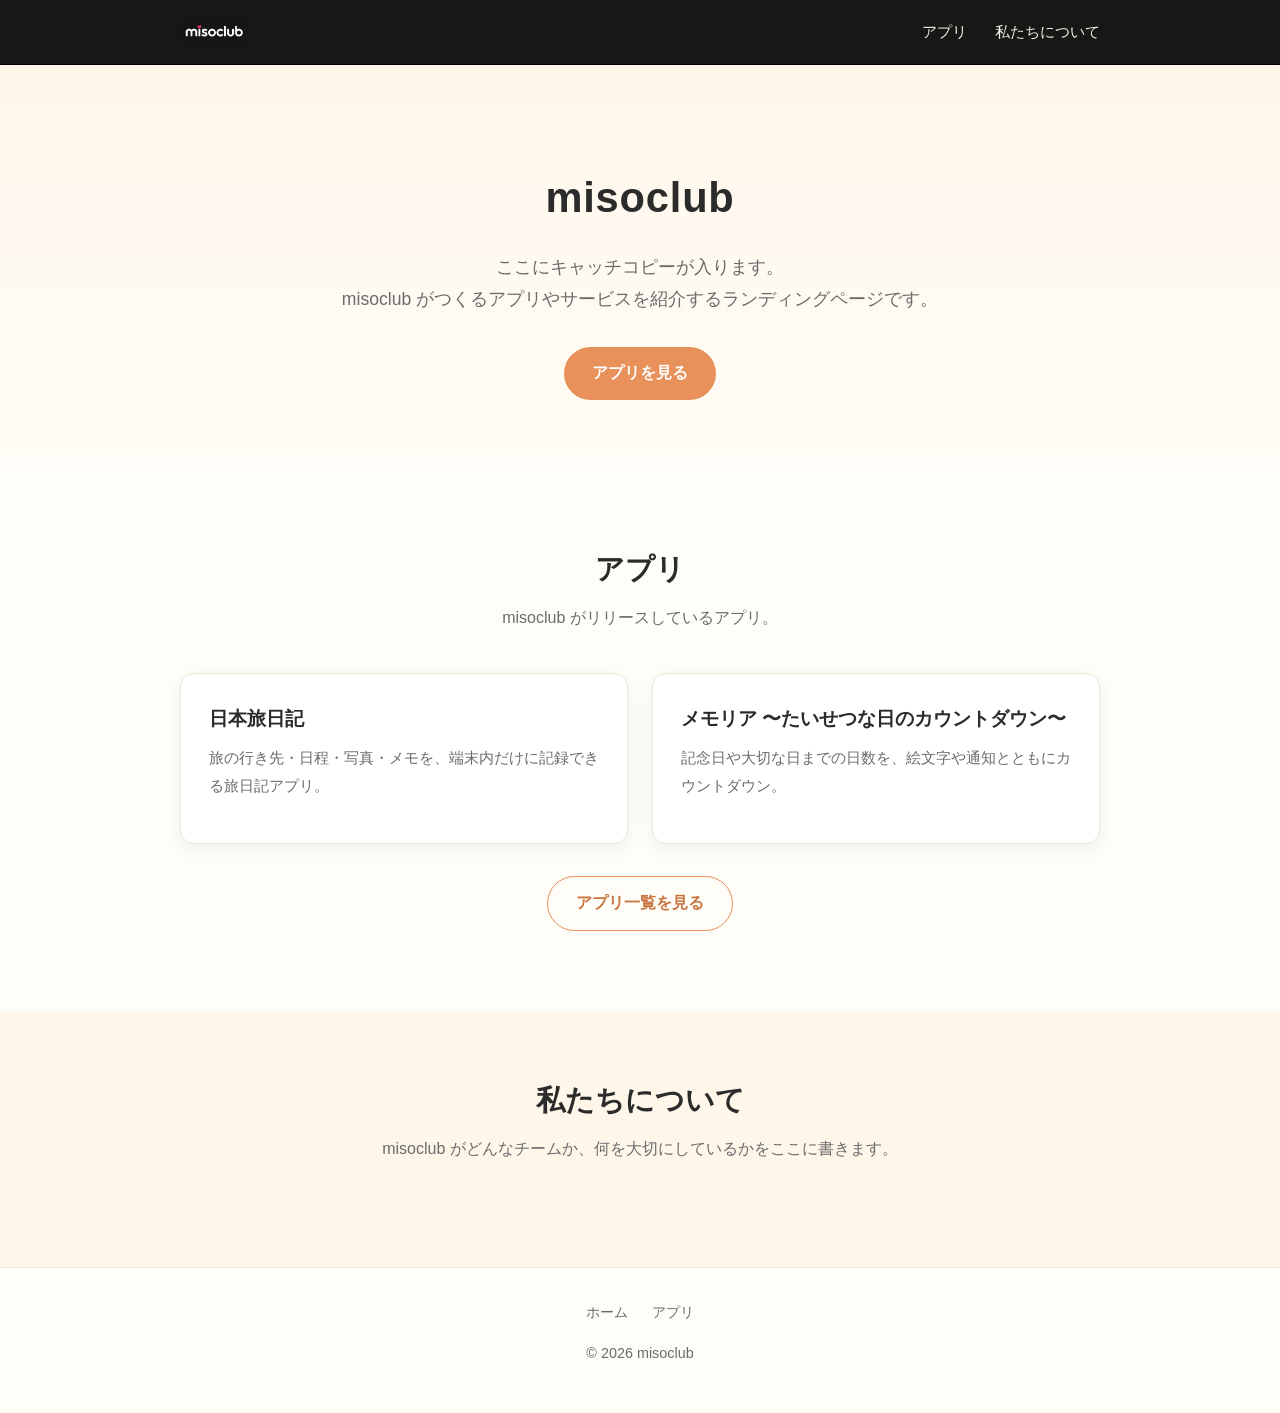
==== index.html @ 132341e3 "更新" ====
<!DOCTYPE html>
<html lang="ja">
  <head>
    <meta charset="UTF-8" />
    <meta name="viewport" content="width=device-width, initial-scale=1.0, viewport-fit=cover" />
    <!-- favicon / アイコン -->
    <link rel="icon" href="./assets/favicon.ico" sizes="any" />
    <link rel="icon" type="image/png" href="./assets/favicon-32.png" sizes="32x32" />
    <link rel="apple-touch-icon" href="./assets/apple-touch-icon.png" />
    <link rel="manifest" href="./site.webmanifest" />
    <meta name="theme-color" content="#171716" />
    <!-- OGP -->
    <meta property="og:type" content="website" />
    <meta property="og:site_name" content="misoclub" />
    <meta property="og:image" content="./assets/og-image.png" />
    <meta name="twitter:card" content="summary_large_image" />
    <title>misoclub</title>
    <meta name="description" content="misoclub は〇〇なアプリをつくるチームです。" />
    <link rel="stylesheet" href="./css/style.css" />
  </head>
  <body>
    <!-- ヘッダー -->
    <header class="site-header">
      <div class="container">
        <a href="./index.html" class="brand"
          ><img src="./assets/logo.png" alt="misoclub" class="brand-logo"
        /></a>
        <nav class="nav">
          <a href="./apps/index.html">アプリ</a>
          <a href="#about">私たちについて</a>
        </nav>
      </div>
    </header>

    <!-- ヒーロー -->
    <section class="hero">
      <div class="container">
        <h1>misoclub</h1>
        <p>
          ここにキャッチコピーが入ります。<br />
          misoclub がつくるアプリやサービスを紹介するランディングページです。
        </p>
        <a href="./apps/index.html" class="btn">アプリを見る</a>
      </div>
    </section>

    <!-- アプリ一覧 -->
    <section id="apps">
      <div class="container">
        <h2 class="section-title">アプリ</h2>
        <p class="section-lead">misoclub がリリースしているアプリ。</p>

        <div class="app-grid">
          <div class="app-card">
            <h3>日本旅日記</h3>
            <p>旅の行き先・日程・写真・メモを、端末内だけに記録できる旅日記アプリ。</p>
          </div>

          <div class="app-card">
            <h3>メモリア 〜たいせつな日のカウントダウン〜</h3>
            <p>記念日や大切な日までの日数を、絵文字や通知とともにカウントダウン。</p>
          </div>
        </div>

        <p style="text-align: center; margin-top: 32px">
          <a href="./apps/index.html" class="btn btn-outline">アプリ一覧を見る</a>
        </p>
      </div>
    </section>

    <!-- 私たちについて -->
    <section id="about" style="background: #fff6ea">
      <div class="container">
        <h2 class="section-title">私たちについて</h2>
        <p class="section-lead">
          misoclub がどんなチームか、何を大切にしているかをここに書きます。
        </p>
      </div>
    </section>

    <!-- フッター -->
    <footer class="site-footer">
      <div class="container">
        <nav>
          <a href="./index.html">ホーム</a>
          <a href="./apps/index.html">アプリ</a>
        </nav>
        <p>&copy; <span id="year"></span> misoclub</p>
      </div>
    </footer>

    <script>
      // フッターの年号を自動更新
      document.getElementById("year").textContent = new Date().getFullYear();
    </script>
  </body>
</html>
---- css/style.css ----
/* ===========================================================
   misoclub - 共通スタイル
   素のCSSのみ。フレームワーク不要。
   カラーやフォントは :root の変数を変えるだけで全体に反映されます。
   =========================================================== */

:root {
  --color-bg: #fffdf7;
  --color-fg: #2b2b2b;
  --color-muted: #6b6b6b;
  --color-accent: #e8915b;      /* みそ色っぽいアクセント。好みで変更可 */
  --color-accent-dark: #c9743f;
  --color-border: #ece7da;
  --color-card: #ffffff;
  --color-dark: #171716;        /* ロゴの背景色に合わせたダーク */

  --max-width: 960px;
  --radius: 14px;
  --shadow: 0 4px 20px rgba(0, 0, 0, 0.06);

  --font-base: -apple-system, BlinkMacSystemFont, "Hiragino Sans",
    "Hiragino Kaku Gothic ProN", "Noto Sans JP", "Yu Gothic", Meiryo,
    sans-serif;
}

* {
  box-sizing: border-box;
}

html {
  scroll-behavior: smooth;
  /* 横スクロール（はみ出し）を防ぐ。スマホで重要 */
  overflow-x: hidden;
  /* 端末の自動文字サイズ拡大を無効化（iOS の横向き等で崩れない） */
  -webkit-text-size-adjust: 100%;
  text-size-adjust: 100%;
}

body {
  margin: 0;
  font-family: var(--font-base);
  color: var(--color-fg);
  background: var(--color-bg);
  line-height: 1.8;
  overflow-x: hidden;
  -webkit-font-smoothing: antialiased;
  /* タップ時の青いハイライトを抑える */
  -webkit-tap-highlight-color: transparent;
}

/* タップ領域を最低 44px 確保（Apple HIG 推奨） */
a,
button {
  touch-action: manipulation;
}

a {
  color: var(--color-accent-dark);
  text-decoration: none;
}
a:hover {
  text-decoration: underline;
}

img {
  max-width: 100%;
  height: auto;
}

/* ---------- レイアウト ---------- */
.container {
  width: 100%;
  max-width: var(--max-width);
  margin: 0 auto;
  /* セーフエリア（ノッチ・丸角）を避けつつ左右余白を確保 */
  padding-left: max(20px, env(safe-area-inset-left));
  padding-right: max(20px, env(safe-area-inset-right));
}

section {
  padding: 64px 0;
}

/* ---------- ヘッダー ---------- */
.site-header {
  position: sticky;
  top: 0;
  z-index: 10;
  background: var(--color-dark);
  border-bottom: 1px solid #000;
}
.site-header .container {
  display: flex;
  align-items: center;
  justify-content: space-between;
  height: 64px;
}
.brand {
  display: inline-flex;
  align-items: center;
}
.brand:hover {
  text-decoration: none;
}
.brand-logo {
  height: 30px;
  display: block;
}
.nav a {
  margin-left: 24px;
  color: #f3f0e9;
  font-size: 0.95rem;
}
.nav a:hover {
  color: var(--color-accent);
  text-decoration: none;
}

/* ---------- ヒーロー ---------- */
.hero {
  text-align: center;
  padding: 96px 0 80px;
  background: linear-gradient(180deg, #fff6ea 0%, var(--color-bg) 100%);
}
.hero h1 {
  font-size: 2.6rem;
  margin: 0 0 16px;
  letter-spacing: 0.02em;
}
.hero p {
  font-size: 1.1rem;
  color: var(--color-muted);
  max-width: 620px;
  margin: 0 auto 32px;
}

/* ---------- ボタン ---------- */
.btn {
  display: inline-block;
  padding: 12px 28px;
  border-radius: 999px;
  background: var(--color-accent);
  color: #fff;
  font-weight: 600;
  transition: background 0.2s ease;
}
.btn:hover {
  background: var(--color-accent-dark);
  text-decoration: none;
}
.btn-outline {
  background: transparent;
  color: var(--color-accent-dark);
  border: 1.5px solid var(--color-accent);
}
.btn-outline:hover {
  background: var(--color-accent);
  color: #fff;
}

/* ---------- 見出し ---------- */
.section-title {
  text-align: center;
  font-size: 1.8rem;
  margin: 0 0 8px;
}
.section-lead {
  text-align: center;
  color: var(--color-muted);
  margin: 0 0 40px;
}

/* ---------- アプリカード（共通の見た目） ---------- */
.app-card {
  background: var(--color-card);
  border: 1px solid var(--color-border);
  border-radius: var(--radius);
  padding: 28px;
  box-shadow: var(--shadow);
}
.app-card h3 {
  margin: 0 0 8px;
  font-size: 1.2rem;
}
.app-card p {
  color: var(--color-muted);
  font-size: 0.95rem;
  margin: 0 0 16px;
}

/* トップページの紹介グリッド（シンプル版・ホバーで浮く） */
.app-grid {
  display: grid;
  grid-template-columns: repeat(auto-fit, minmax(240px, 1fr));
  gap: 24px;
}
.app-grid .app-card {
  transition: transform 0.2s ease;
}
.app-grid .app-card:hover {
  transform: translateY(-4px);
}

/* アプリ一覧ページのリッチカード（アイコン＋情報＋ストアバッジ） */
.app-list {
  display: flex;
  flex-direction: column;
  gap: 20px;
  max-width: 860px;
  margin: 0 auto;
}
.app-list .app-card {
  display: flex;
  align-items: center;
  gap: 24px;
}
.app-icon {
  width: 96px;
  height: 96px;
  flex-shrink: 0;
  border-radius: 22%; /* iOS 風の角丸 */
  box-shadow: 0 2px 10px rgba(0, 0, 0, 0.14);
}
.app-info {
  flex: 1;
  min-width: 0;
}
.app-info h3 {
  margin: 0 0 6px;
}
.app-info p {
  margin: 0 0 14px;
  font-size: 0.92rem;
}
/* カード内のストアバッジは左寄せ・やや小さめ */
.app-card .store-badges {
  justify-content: flex-start;
  gap: 12px;
}
.app-card .store-badges img {
  height: 42px;
}

/* ---------- 本文ページ（プライバシー・お問い合わせ） ---------- */
.page {
  max-width: 760px;
  margin: 0 auto;
  padding: 56px 20px 80px;
}
.page h1 {
  font-size: 2rem;
  margin: 0 0 8px;
}
.page .updated {
  color: var(--color-muted);
  font-size: 0.9rem;
  margin: 0 0 40px;
}
.page h2 {
  font-size: 1.3rem;
  margin: 40px 0 12px;
  padding-bottom: 8px;
  border-bottom: 2px solid var(--color-border);
}
.page p,
.page li {
  color: #3a3a3a;
}
.page ul {
  padding-left: 1.4em;
}

/* ---------- フッター ---------- */
.site-footer {
  border-top: 1px solid var(--color-border);
  padding: 32px 0;
  text-align: center;
  color: var(--color-muted);
  font-size: 0.9rem;
}
.site-footer a {
  margin: 0 10px;
  color: var(--color-muted);
}

/* ---------- ストアバッジ（App Store / Google Play 公式バッジ） ---------- */
.store-badges {
  display: flex;
  gap: 16px;
  justify-content: center;
  align-items: center;
  flex-wrap: nowrap; /* 常に横並び（折り返さない） */
}
.store-badges a {
  display: block;
  line-height: 0;
  flex-shrink: 0;
}
/* 高さをそろえる。アスペクト比が違うため幅は自動 */
.store-badges img {
  height: 52px;
  width: auto;
  display: block;
}

/* ---------- ダウンロードページ（アプリからのシェア用） ---------- */
.dl-page {
  min-height: 100vh;
  min-height: 100svh; /* モバイルのアドレスバー増減で崩れないように */
  display: flex;
  flex-direction: column;
  align-items: center;
  justify-content: center;
  text-align: center;
  padding: calc(48px + env(safe-area-inset-top)) max(20px, env(safe-area-inset-right))
    calc(48px + env(safe-area-inset-bottom)) max(20px, env(safe-area-inset-left));
  background: linear-gradient(180deg, #fff6ea 0%, var(--color-bg) 100%);
}
/* アプリのスプラッシュ画像（縦長）。端末画面のように角丸＋影で表示 */
.dl-splash {
  width: auto;
  max-width: 260px;
  max-height: 46vh;
  border-radius: 22px;
  box-shadow: 0 10px 30px rgba(0, 0, 0, 0.16);
  margin-bottom: 32px;
}
.dl-page h1 {
  font-size: 1.9rem;
  margin: 0 0 8px;
}
.dl-page .dl-desc {
  color: var(--color-muted);
  margin: 0 0 36px;
}
.dl-page .store-badges {
  margin-bottom: 40px;
}
.dl-others {
  font-size: 0.95rem;
}

/* ===========================================================
   レスポンシブ（スマホ最適化）
   このサイトはスマホ閲覧を主用途として最適化しています。
   =========================================================== */
@media (max-width: 600px) {
  /* セクション余白を詰める */
  section {
    padding: 44px 0;
  }

  /* ヘッダー：ロゴとナビを詰めて 1 行に収める */
  .brand-logo {
    height: 26px;
  }
  .nav a {
    margin-left: 14px;
    font-size: 0.82rem;
  }

  /* ヒーロー */
  .hero {
    padding: 64px 0 56px;
  }
  .hero h1 {
    font-size: 1.9rem;
  }
  .hero p {
    font-size: 1rem;
  }

  /* 見出し */
  .section-title {
    font-size: 1.5rem;
  }

  /* トップの紹介グリッド：1 カラムで縦積み */
  .app-grid {
    grid-template-columns: 1fr;
    gap: 16px;
  }
  .app-card {
    padding: 22px;
  }

  /* リッチカード：アイコンはやや小さめ（横並びは維持） */
  .app-icon {
    width: 84px;
    height: 84px;
  }

  /* ボタンはタップしやすいよう大きめ＆幅広に */
  .btn {
    padding: 14px 28px;
  }

  /* 本文ページ（プライバシー等）の余白調整 */
  .page {
    padding: 40px 20px 64px;
  }
  .page h1 {
    font-size: 1.6rem;
  }
  .page h2 {
    font-size: 1.15rem;
  }

  /* ストアバッジ：スマホでも横並び。両ストアとも同じ高さ。
     はみ出さないよう高さを控えめに（端末幅で折り返しも許可） */
  .store-badges {
    gap: 12px;
  }
  .store-badges img {
    height: 42px;
  }
  .app-card .store-badges img {
    height: 38px;
  }

  /* ダウンロードページ */
  .dl-page h1 {
    font-size: 1.6rem;
  }
  .dl-splash {
    max-width: 220px;
    max-height: 42vh;
    margin-bottom: 28px;
  }
}

/* 狭い画面：リッチカードはアイコンを上にした縦並びに切り替え
   （それより広い画面ではアイコンと情報は横並びを維持） */
@media (max-width: 480px) {
  .app-list .app-card {
    flex-direction: column;
    align-items: center;
    text-align: center;
    gap: 14px;
  }
  /* flex 縦並びで子が内容幅にならないよう全幅にする */
  .app-info {
    width: 100%;
  }
  .app-card .store-badges {
    justify-content: center;
  }
}

/* さらに小さい端末（iPhone SE 等） */
@media (max-width: 360px) {
  .hero h1 {
    font-size: 1.7rem;
  }
  .nav a {
    margin-left: 9px;
    font-size: 0.74rem;
  }
  .brand-logo {
    height: 22px;
  }
  .store-badges img {
    height: 38px;
  }
  .app-card .store-badges img {
    height: 34px;
  }
}
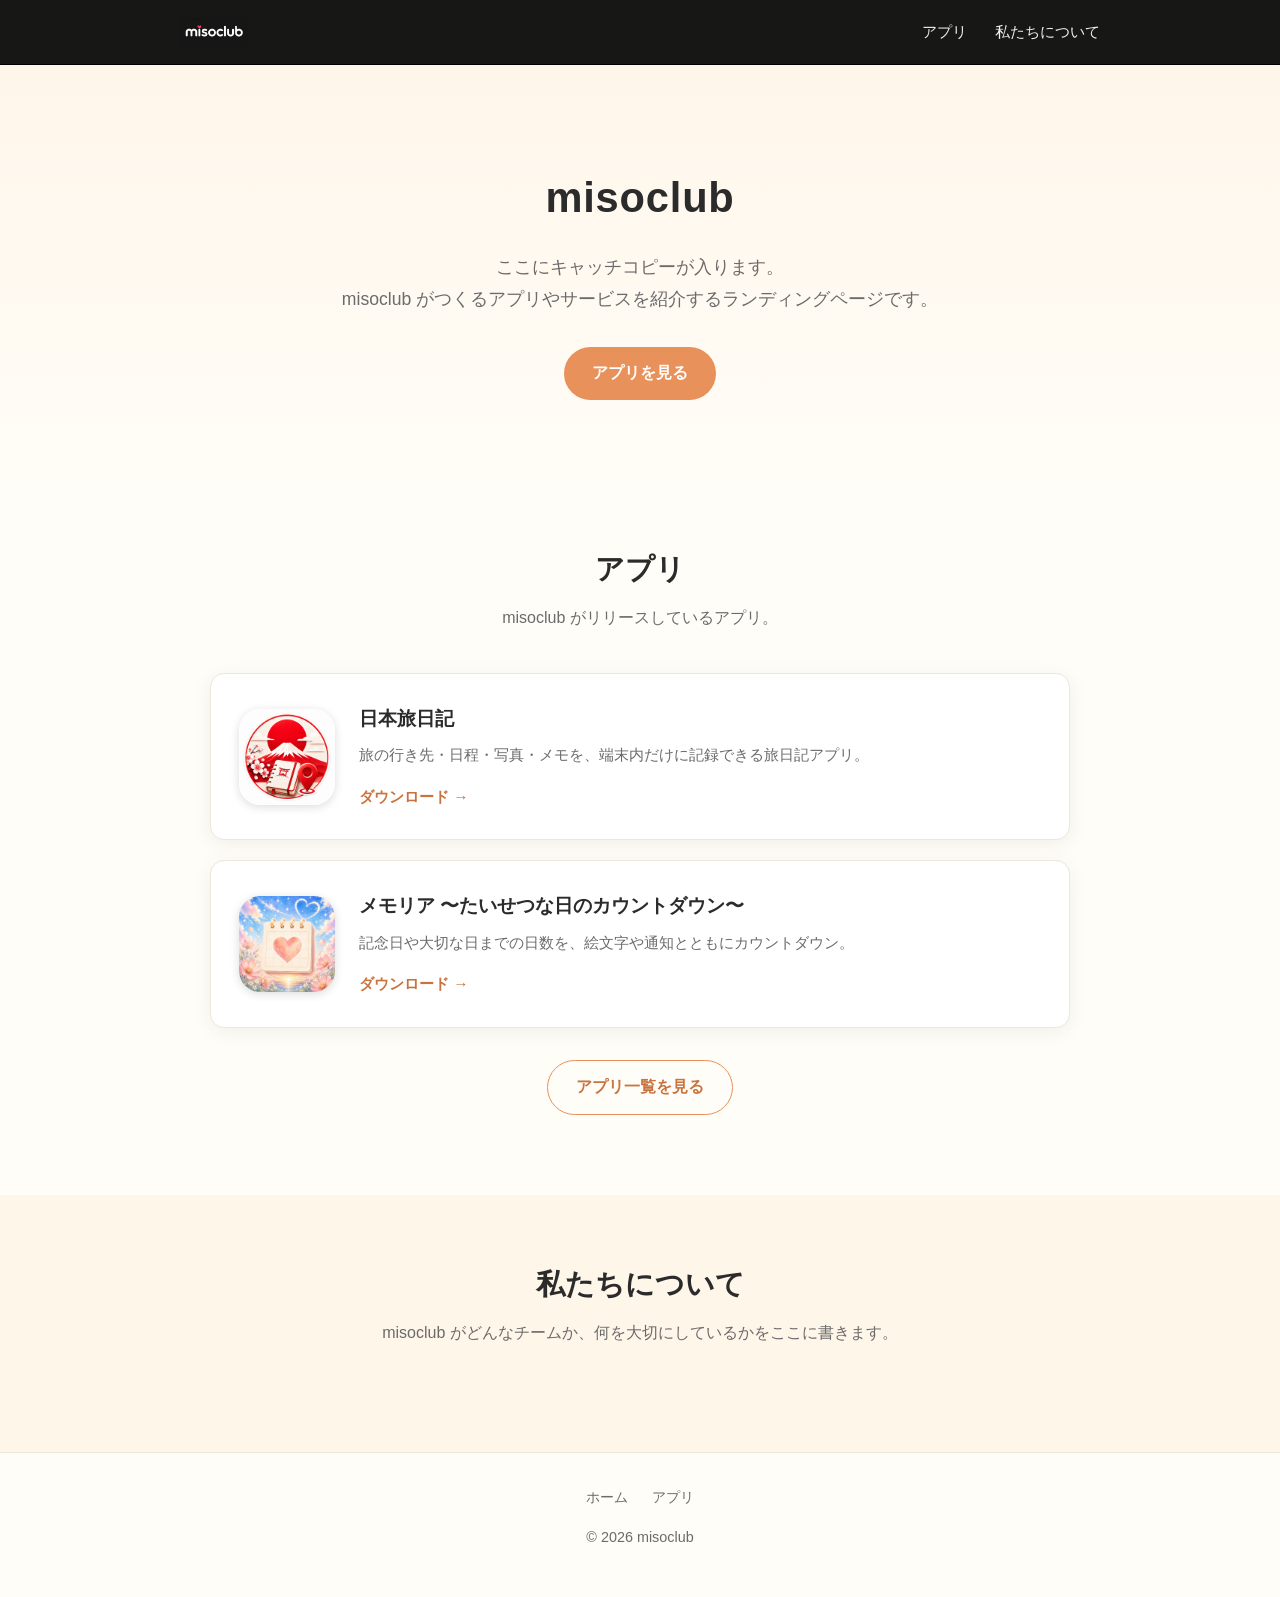
==== commit 85359446: "トップページ修正" ====
--- a/index.html
+++ b/index.html
@@ -44,22 +44,42 @@
       </div>
     </section>
 
-    <!-- アプリ一覧 -->
+    <!-- アプリ（各カードから個別のDLページへ） -->
     <section id="apps">
       <div class="container">
         <h2 class="section-title">アプリ</h2>
         <p class="section-lead">misoclub がリリースしているアプリ。</p>
 
-        <div class="app-grid">
-          <div class="app-card">
-            <h3>日本旅日記</h3>
-            <p>旅の行き先・日程・写真・メモを、端末内だけに記録できる旅日記アプリ。</p>
-          </div>
+        <div class="app-list">
+          <a class="app-card app-card-link" href="./apps/nihon-tabinikki/index.html">
+            <img
+              class="app-icon"
+              src="./apps/nihon-tabinikki/icon.png"
+              alt="日本旅日記 アイコン"
+              width="96"
+              height="96"
+            />
+            <div class="app-info">
+              <h3>日本旅日記</h3>
+              <p>旅の行き先・日程・写真・メモを、端末内だけに記録できる旅日記アプリ。</p>
+              <span class="app-cta">ダウンロード →</span>
+            </div>
+          </a>
 
-          <div class="app-card">
-            <h3>メモリア 〜たいせつな日のカウントダウン〜</h3>
-            <p>記念日や大切な日までの日数を、絵文字や通知とともにカウントダウン。</p>
-          </div>
+          <a class="app-card app-card-link" href="./apps/memoria/index.html">
+            <img
+              class="app-icon"
+              src="./apps/memoria/icon.png"
+              alt="メモリア アイコン"
+              width="96"
+              height="96"
+            />
+            <div class="app-info">
+              <h3>メモリア 〜たいせつな日のカウントダウン〜</h3>
+              <p>記念日や大切な日までの日数を、絵文字や通知とともにカウントダウン。</p>
+              <span class="app-cta">ダウンロード →</span>
+            </div>
+          </a>
         </div>
 
         <p style="text-align: center; margin-top: 32px">
--- a/css/style.css
+++ b/css/style.css
@@ -239,6 +239,24 @@
 }
 .app-card .store-badges img {
   height: 42px;
+}
+
+/* カード全体をリンクにしたタイプ（トップページ用・DLページへ遷移） */
+.app-card-link {
+  text-decoration: none;
+  color: inherit;
+  transition: transform 0.2s ease, box-shadow 0.2s ease;
+}
+.app-card-link:hover {
+  transform: translateY(-4px);
+  box-shadow: 0 12px 28px rgba(0, 0, 0, 0.1);
+  text-decoration: none;
+}
+.app-cta {
+  display: inline-block;
+  color: var(--color-accent-dark);
+  font-weight: 600;
+  font-size: 0.95rem;
 }
 
 /* ---------- 本文ページ（プライバシー・お問い合わせ） ---------- */
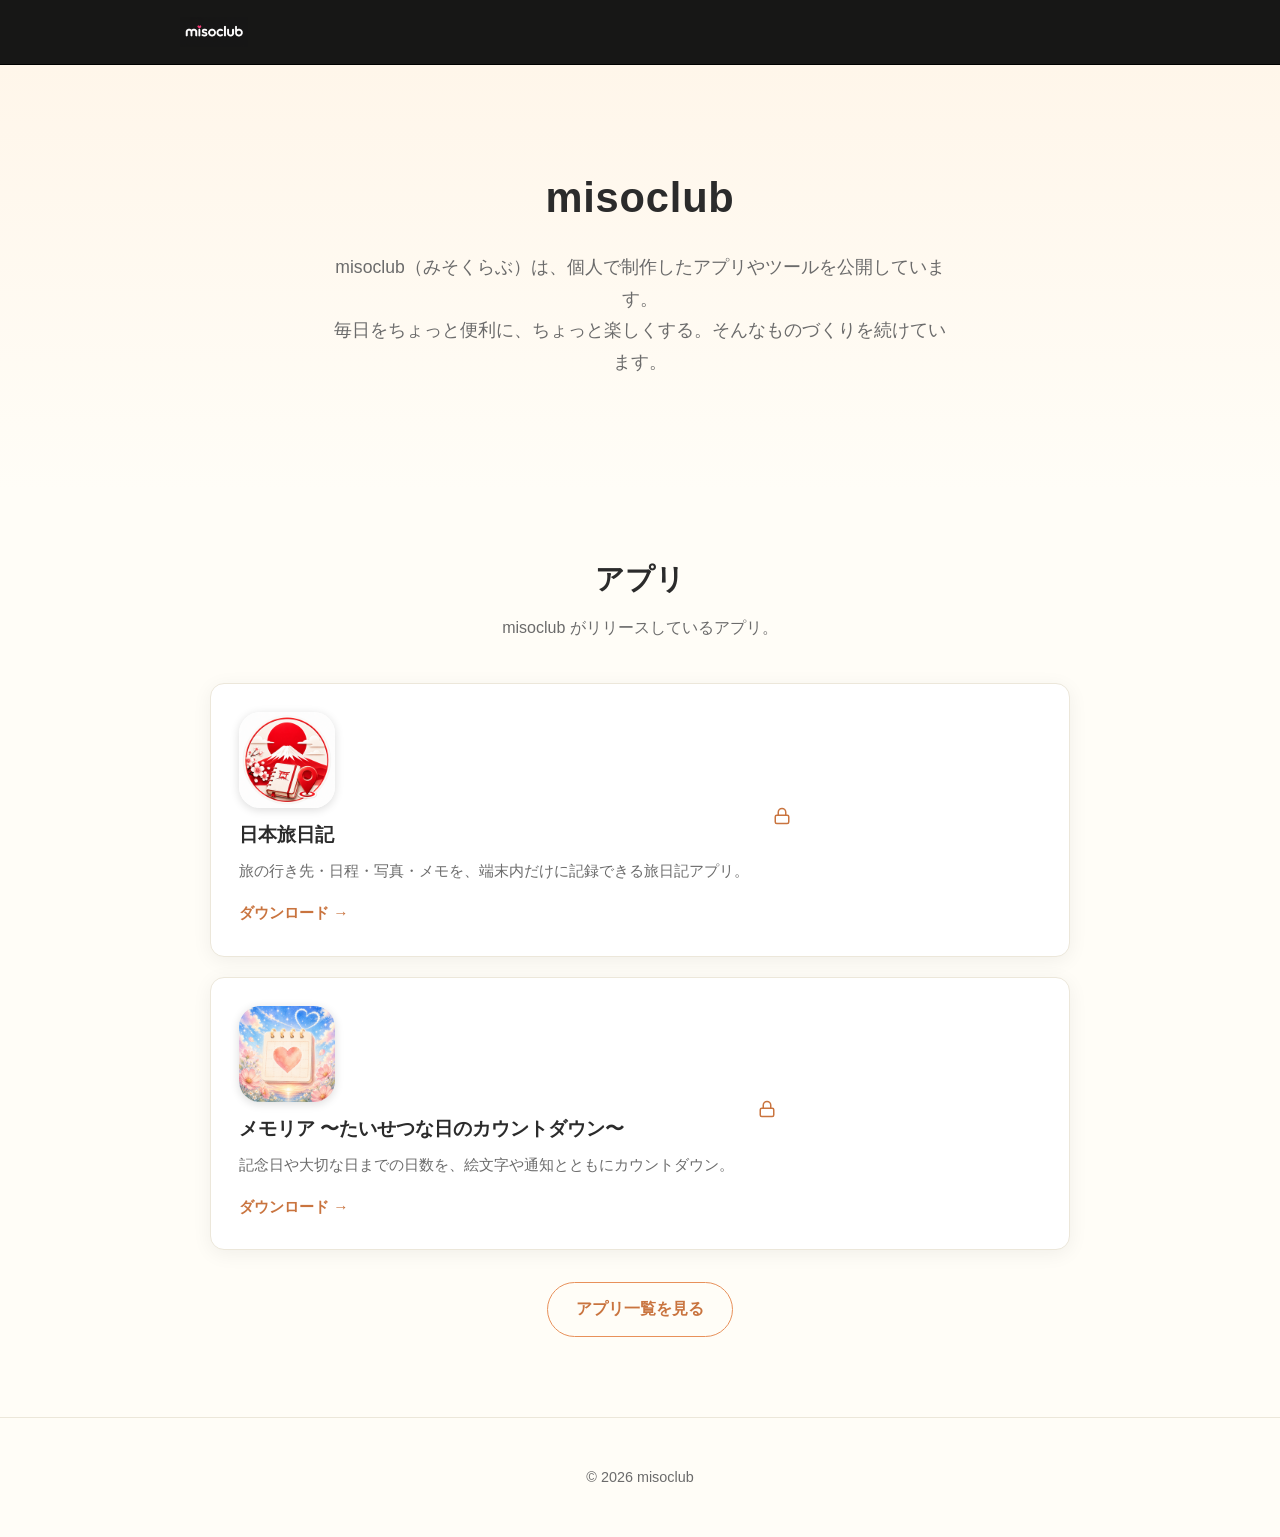
==== commit c23b7c02: "リンク修正" ====
--- a/index.html
+++ b/index.html
@@ -15,7 +15,7 @@
     <meta property="og:image" content="./assets/og-image.png" />
     <meta name="twitter:card" content="summary_large_image" />
     <title>misoclub</title>
-    <meta name="description" content="misoclub は〇〇なアプリをつくるチームです。" />
+    <meta name="description" content="misoclub（みそくらぶ）は、個人で制作したアプリやツールを公開しています。" />
     <link rel="stylesheet" href="./css/style.css" />
   </head>
   <body>
@@ -25,10 +25,6 @@
         <a href="./index.html" class="brand"
           ><img src="./assets/logo.png" alt="misoclub" class="brand-logo"
         /></a>
-        <nav class="nav">
-          <a href="./apps/index.html">アプリ</a>
-          <a href="#about">私たちについて</a>
-        </nav>
       </div>
     </header>
 
@@ -37,10 +33,9 @@
       <div class="container">
         <h1>misoclub</h1>
         <p>
-          ここにキャッチコピーが入ります。<br />
-          misoclub がつくるアプリやサービスを紹介するランディングページです。
+          misoclub（みそくらぶ）は、個人で制作したアプリやツールを公開しています。<br />
+          毎日をちょっと便利に、ちょっと楽しくする。そんなものづくりを続けています。
         </p>
-        <a href="./apps/index.html" class="btn">アプリを見る</a>
       </div>
     </section>
 
@@ -51,35 +46,65 @@
         <p class="section-lead">misoclub がリリースしているアプリ。</p>
 
         <div class="app-list">
-          <a class="app-card app-card-link" href="./apps/nihon-tabinikki/index.html">
-            <img
-              class="app-icon"
-              src="./apps/nihon-tabinikki/icon.png"
-              alt="日本旅日記 アイコン"
-              width="96"
-              height="96"
-            />
-            <div class="app-info">
-              <h3>日本旅日記</h3>
-              <p>旅の行き先・日程・写真・メモを、端末内だけに記録できる旅日記アプリ。</p>
-              <span class="app-cta">ダウンロード →</span>
-            </div>
-          </a>
+          <!--
+            ・カード本体（app-card-link）→ 各アプリの個別DLページ
+            ・右上のアイコン（app-privacy）→ プライバシーポリシー（リンク取得用）
+          -->
+          <div class="app-card app-card--link">
+            <a class="app-card-link" href="./apps/nihon-tabinikki/index.html">
+              <img
+                class="app-icon"
+                src="./apps/nihon-tabinikki/icon.png"
+                alt="日本旅日記 アイコン"
+                width="96"
+                height="96"
+              />
+              <div class="app-info">
+                <h3>日本旅日記</h3>
+                <p>旅の行き先・日程・写真・メモを、端末内だけに記録できる旅日記アプリ。</p>
+                <span class="app-cta">ダウンロード →</span>
+              </div>
+            </a>
+            <a
+              class="app-privacy"
+              href="./apps/nihon-tabinikki/privacy.html"
+              title="プライバシーポリシー"
+              aria-label="日本旅日記 のプライバシーポリシー"
+            >
+              <svg viewBox="0 0 24 24" width="18" height="18" fill="none" stroke="currentColor" stroke-width="2" stroke-linecap="round" stroke-linejoin="round" aria-hidden="true">
+                <rect x="3" y="11" width="18" height="11" rx="2" />
+                <path d="M7 11V7a5 5 0 0 1 10 0v4" />
+              </svg>
+            </a>
+          </div>
 
-          <a class="app-card app-card-link" href="./apps/memoria/index.html">
-            <img
-              class="app-icon"
-              src="./apps/memoria/icon.png"
-              alt="メモリア アイコン"
-              width="96"
-              height="96"
-            />
-            <div class="app-info">
-              <h3>メモリア 〜たいせつな日のカウントダウン〜</h3>
-              <p>記念日や大切な日までの日数を、絵文字や通知とともにカウントダウン。</p>
-              <span class="app-cta">ダウンロード →</span>
-            </div>
-          </a>
+          <div class="app-card app-card--link">
+            <a class="app-card-link" href="./apps/memoria/index.html">
+              <img
+                class="app-icon"
+                src="./apps/memoria/icon.png"
+                alt="メモリア アイコン"
+                width="96"
+                height="96"
+              />
+              <div class="app-info">
+                <h3>メモリア 〜たいせつな日のカウントダウン〜</h3>
+                <p>記念日や大切な日までの日数を、絵文字や通知とともにカウントダウン。</p>
+                <span class="app-cta">ダウンロード →</span>
+              </div>
+            </a>
+            <a
+              class="app-privacy"
+              href="./apps/memoria/privacy.html"
+              title="プライバシーポリシー"
+              aria-label="メモリア のプライバシーポリシー"
+            >
+              <svg viewBox="0 0 24 24" width="18" height="18" fill="none" stroke="currentColor" stroke-width="2" stroke-linecap="round" stroke-linejoin="round" aria-hidden="true">
+                <rect x="3" y="11" width="18" height="11" rx="2" />
+                <path d="M7 11V7a5 5 0 0 1 10 0v4" />
+              </svg>
+            </a>
+          </div>
         </div>
 
         <p style="text-align: center; margin-top: 32px">
@@ -88,23 +113,9 @@
       </div>
     </section>
 
-    <!-- 私たちについて -->
-    <section id="about" style="background: #fff6ea">
-      <div class="container">
-        <h2 class="section-title">私たちについて</h2>
-        <p class="section-lead">
-          misoclub がどんなチームか、何を大切にしているかをここに書きます。
-        </p>
-      </div>
-    </section>
-
     <!-- フッター -->
     <footer class="site-footer">
       <div class="container">
-        <nav>
-          <a href="./index.html">ホーム</a>
-          <a href="./apps/index.html">アプリ</a>
-        </nav>
         <p>&copy; <span id="year"></span> misoclub</p>
       </div>
     </footer>
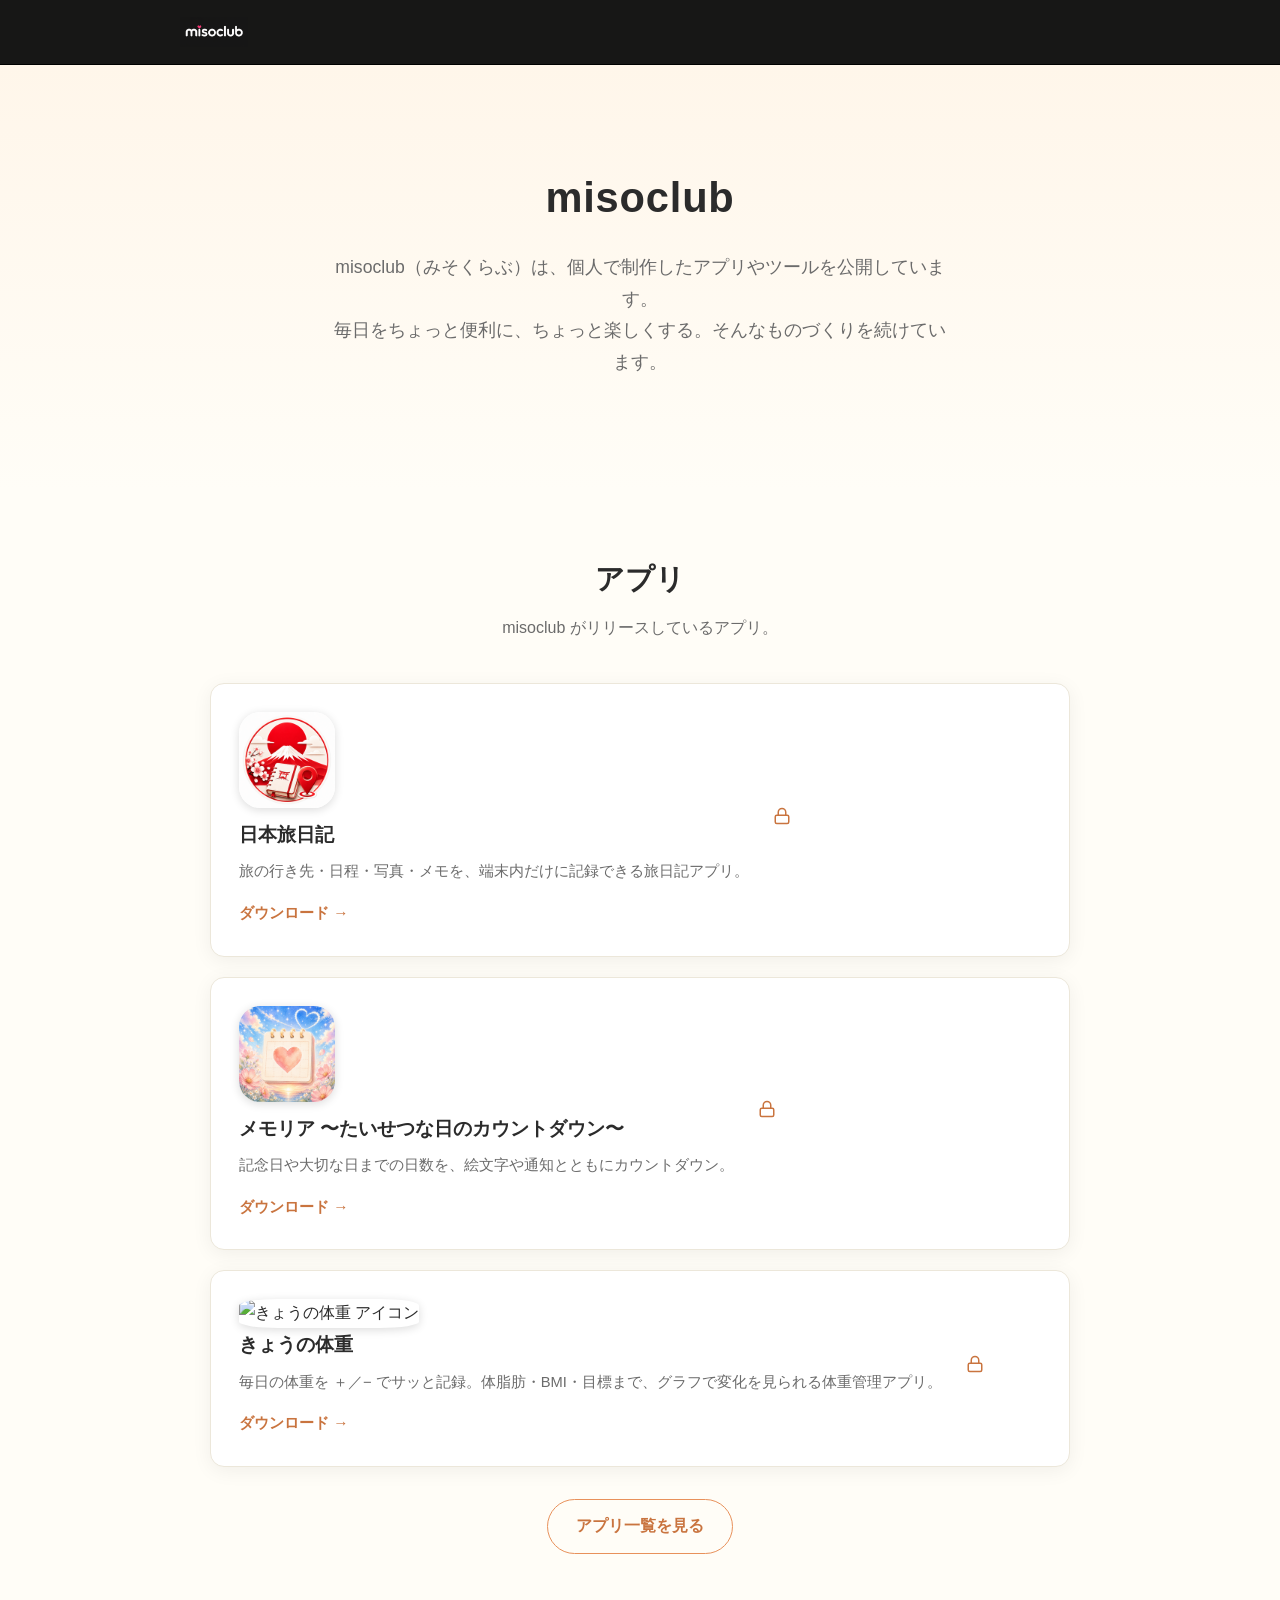
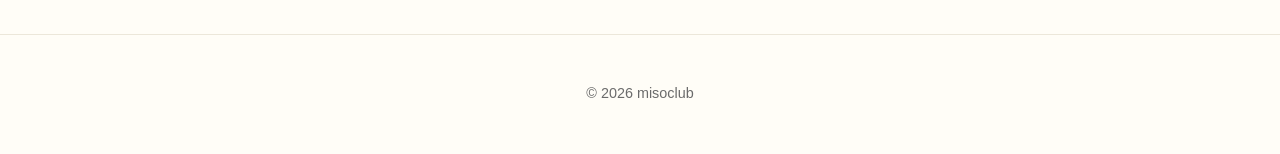
==== commit 07d06f6f: "index消す" ====
--- a/index.html
+++ b/index.html
@@ -22,7 +22,7 @@
     <!-- ヘッダー -->
     <header class="site-header">
       <div class="container">
-        <a href="./index.html" class="brand"
+        <a href="./" class="brand"
           ><img src="./assets/logo.png" alt="misoclub" class="brand-logo"
         /></a>
       </div>
@@ -51,7 +51,7 @@
             ・右上のアイコン（app-privacy）→ プライバシーポリシー（リンク取得用）
           -->
           <div class="app-card app-card--link">
-            <a class="app-card-link" href="./apps/nihon-tabinikki/index.html">
+            <a class="app-card-link" href="./apps/nihon-tabinikki/">
               <img
                 class="app-icon"
                 src="./apps/nihon-tabinikki/icon.png"
@@ -79,7 +79,7 @@
           </div>
 
           <div class="app-card app-card--link">
-            <a class="app-card-link" href="./apps/memoria/index.html">
+            <a class="app-card-link" href="./apps/memoria/">
               <img
                 class="app-icon"
                 src="./apps/memoria/icon.png"
@@ -105,10 +105,38 @@
               </svg>
             </a>
           </div>
+
+          <div class="app-card app-card--link">
+            <a class="app-card-link" href="./apps/taiju-log/">
+              <img
+                class="app-icon"
+                src="./apps/taiju-log/icon.png"
+                alt="きょうの体重 アイコン"
+                width="96"
+                height="96"
+              />
+              <div class="app-info">
+                <h3>きょうの体重</h3>
+                <p>毎日の体重を ＋／− でサッと記録。体脂肪・BMI・目標まで、グラフで変化を見られる体重管理アプリ。</p>
+                <span class="app-cta">ダウンロード →</span>
+              </div>
+            </a>
+            <a
+              class="app-privacy"
+              href="./apps/taiju-log/privacy.html"
+              title="プライバシーポリシー"
+              aria-label="きょうの体重 のプライバシーポリシー"
+            >
+              <svg viewBox="0 0 24 24" width="18" height="18" fill="none" stroke="currentColor" stroke-width="2" stroke-linecap="round" stroke-linejoin="round" aria-hidden="true">
+                <rect x="3" y="11" width="18" height="11" rx="2" />
+                <path d="M7 11V7a5 5 0 0 1 10 0v4" />
+              </svg>
+            </a>
+          </div>
         </div>
 
         <p style="text-align: center; margin-top: 32px">
-          <a href="./apps/index.html" class="btn btn-outline">アプリ一覧を見る</a>
+          <a href="./apps/" class="btn btn-outline">アプリ一覧を見る</a>
         </p>
       </div>
     </section>
